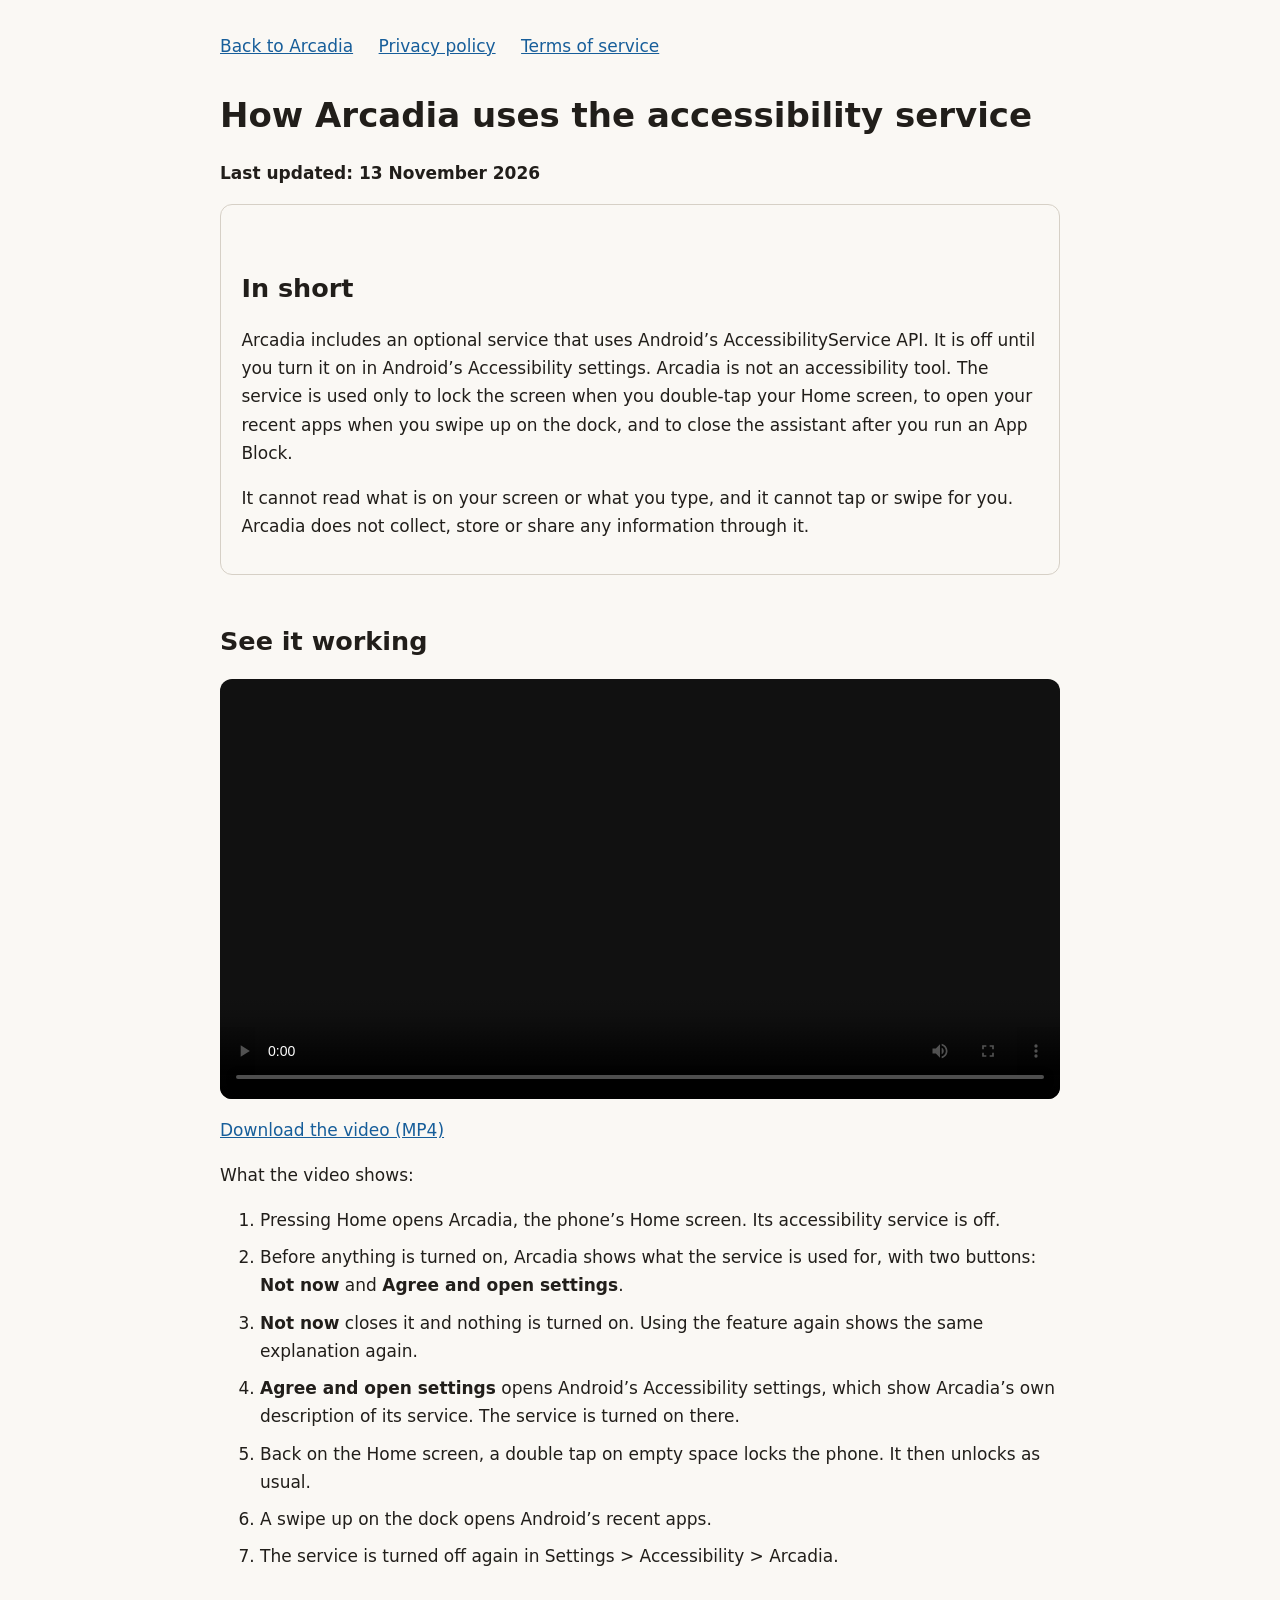
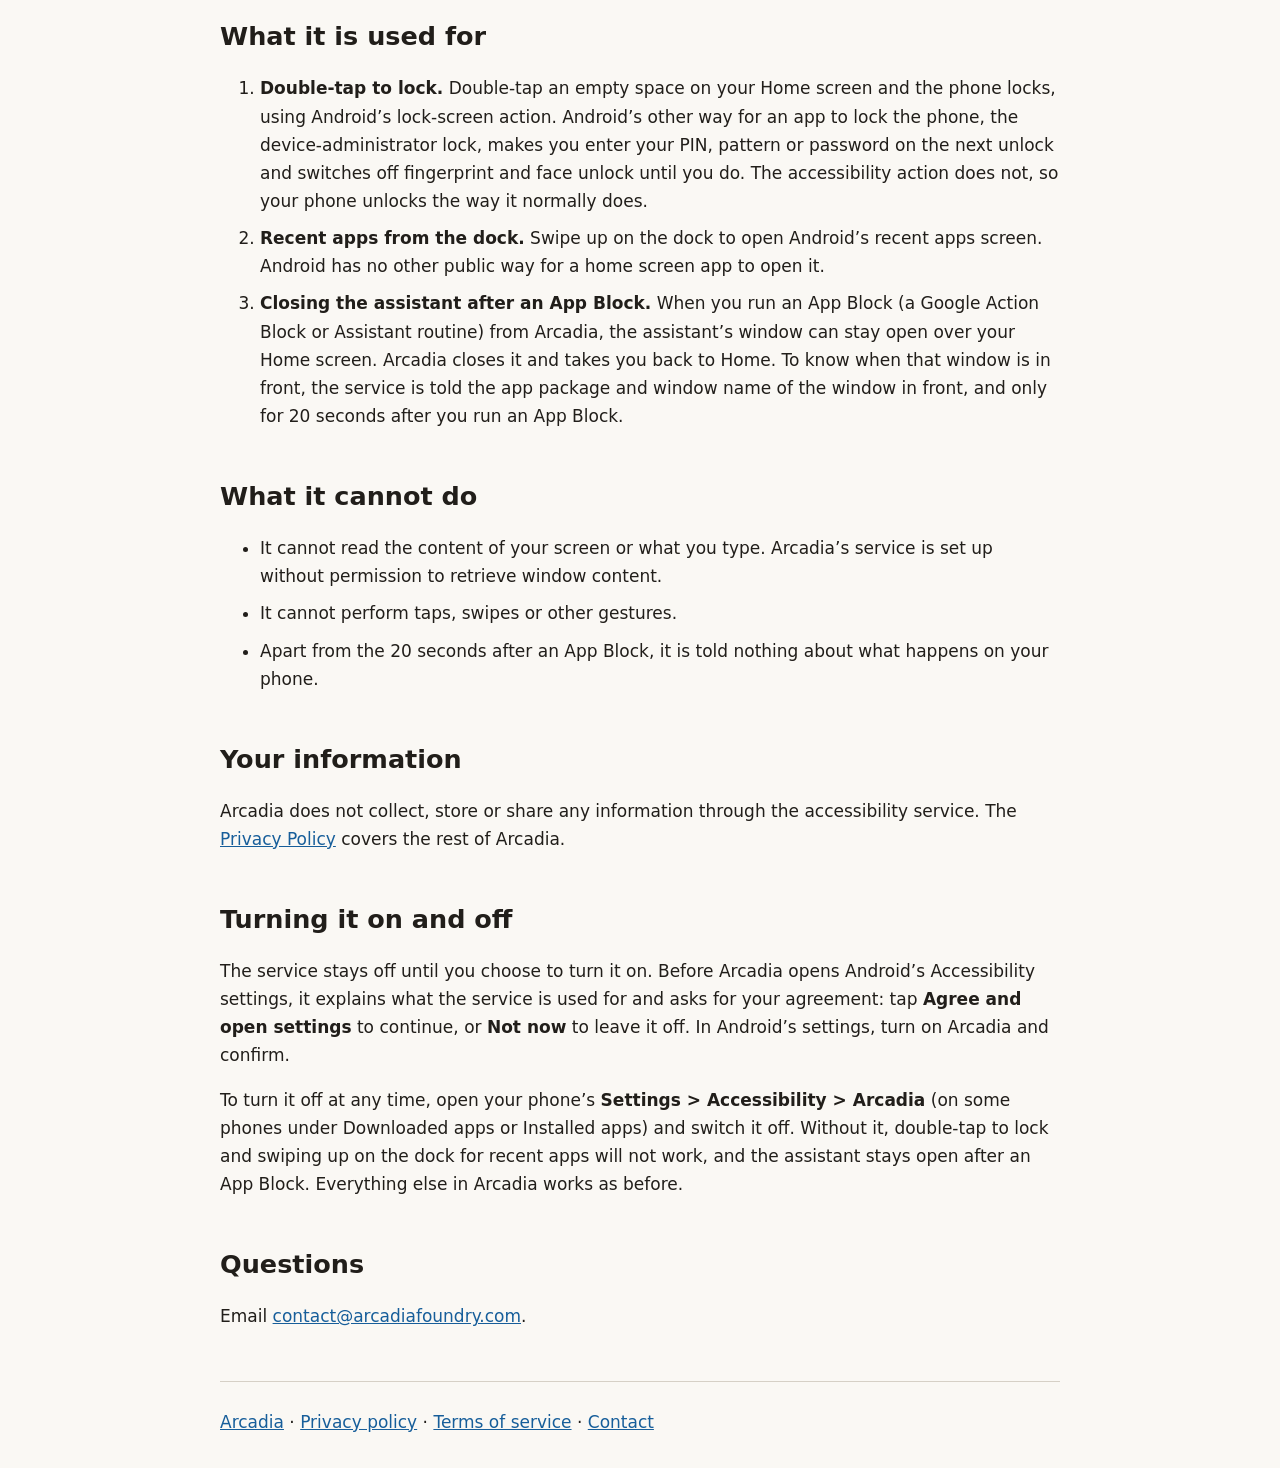
==== accessibility/index.html @ e1bc89d3 "Accessibility page and privacy-policy paragraph for the Play accessibility declaration" ====
<!doctype html>
<html lang="en-GB">
<head>
  <meta charset="utf-8">
  <meta name="viewport" content="width=device-width,initial-scale=1">
  <title>Arcadia — How Arcadia uses the accessibility service</title>
  <meta name="description" content="Arcadia's accessibility service is optional and off until you turn it on. It locks the screen on a double tap, opens recent apps from the dock and closes the assistant after an App Block. It cannot read your screen, and nothing is collected or shared.">
  <link rel="canonical" href="https://arcadiafoundry.com/accessibility/">
  <link rel="icon" href="/assets/icon.png">
  <style>
    body{font:17px/1.65 system-ui,sans-serif;max-width:840px;margin:0 auto;padding:32px 22px;background:#faf8f4;color:#211e1a}
    h1,h2{line-height:1.25}h2{margin-top:2em}a{color:#175e9a;overflow-wrap:anywhere}li{margin:.55em 0}
    nav{display:flex;flex-wrap:wrap;gap:.75em 1.5em;margin-bottom:2em}.notice{padding:1em 1.2em;border:1px solid #d6d0c6;border-radius:12px}
    video{display:block;width:100%;height:auto;max-height:80vh;background:#111;border-radius:12px}
    footer{border-top:1px solid #d6d0c6;margin-top:3em;padding-top:1.5em}
  </style>
</head>
<body>
  <nav aria-label="Site pages"><a href="/">Back to Arcadia</a><a href="/privacy-policy.html">Privacy policy</a><a href="/terms-of-service.html">Terms of service</a></nav>
  <main>
    <h1>How Arcadia uses the accessibility service</h1>
    <p><strong>Last updated: 13 November 2026</strong></p>

    <section class="notice" aria-labelledby="summary">
      <h2 id="summary">In short</h2>
      <p>Arcadia includes an optional service that uses Android’s AccessibilityService API. It is off until you turn it on in Android’s Accessibility settings. Arcadia is not an accessibility tool. The service is used only to lock the screen when you double-tap your Home screen, to open your recent apps when you swipe up on the dock, and to close the assistant after you run an App Block.</p>
      <p>It cannot read what is on your screen or what you type, and it cannot tap or swipe for you. Arcadia does not collect, store or share any information through it.</p>
    </section>

    <h2 id="video">See it working</h2>
    <video controls playsinline preload="metadata" src="/media/arcadia-accessibility-demo.mp4" poster="/media/arcadia-accessibility-demo-poster.jpg" aria-describedby="video-steps">
      Your browser cannot play this video. <a href="/media/arcadia-accessibility-demo.mp4">Download it (MP4)</a>.
    </video>
    <p><a href="/media/arcadia-accessibility-demo.mp4" download>Download the video (MP4)</a></p>
    <p>What the video shows:</p>
    <ol id="video-steps">
      <li>Pressing Home opens Arcadia, the phone’s Home screen. Its accessibility service is off.</li>
      <li>Before anything is turned on, Arcadia shows what the service is used for, with two buttons: <strong>Not now</strong> and <strong>Agree and open settings</strong>.</li>
      <li><strong>Not now</strong> closes it and nothing is turned on. Using the feature again shows the same explanation again.</li>
      <li><strong>Agree and open settings</strong> opens Android’s Accessibility settings, which show Arcadia’s own description of its service. The service is turned on there.</li>
      <li>Back on the Home screen, a double tap on empty space locks the phone. It then unlocks as usual.</li>
      <li>A swipe up on the dock opens Android’s recent apps.</li>
      <li>The service is turned off again in Settings &gt; Accessibility &gt; Arcadia.</li>
    </ol>

    <h2 id="uses">What it is used for</h2>
    <ol>
      <li><strong>Double-tap to lock.</strong> Double-tap an empty space on your Home screen and the phone locks, using Android’s lock-screen action. Android’s other way for an app to lock the phone, the device-administrator lock, makes you enter your PIN, pattern or password on the next unlock and switches off fingerprint and face unlock until you do. The accessibility action does not, so your phone unlocks the way it normally does.</li>
      <li><strong>Recent apps from the dock.</strong> Swipe up on the dock to open Android’s recent apps screen. Android has no other public way for a home screen app to open it.</li>
      <li><strong>Closing the assistant after an App Block.</strong> When you run an App Block (a Google Action Block or Assistant routine) from Arcadia, the assistant’s window can stay open over your Home screen. Arcadia closes it and takes you back to Home. To know when that window is in front, the service is told the app package and window name of the window in front, and only for 20 seconds after you run an App Block.</li>
    </ol>

    <h2 id="limits">What it cannot do</h2>
    <ul>
      <li>It cannot read the content of your screen or what you type. Arcadia’s service is set up without permission to retrieve window content.</li>
      <li>It cannot perform taps, swipes or other gestures.</li>
      <li>Apart from the 20 seconds after an App Block, it is told nothing about what happens on your phone.</li>
    </ul>

    <h2 id="data">Your information</h2>
    <p>Arcadia does not collect, store or share any information through the accessibility service. The <a href="/privacy-policy.html">Privacy Policy</a> covers the rest of Arcadia.</p>

    <h2 id="control">Turning it on and off</h2>
    <p>The service stays off until you choose to turn it on. Before Arcadia opens Android’s Accessibility settings, it explains what the service is used for and asks for your agreement: tap <strong>Agree and open settings</strong> to continue, or <strong>Not now</strong> to leave it off. In Android’s settings, turn on Arcadia and confirm.</p>
    <p>To turn it off at any time, open your phone’s <strong>Settings &gt; Accessibility &gt; Arcadia</strong> (on some phones under Downloaded apps or Installed apps) and switch it off. Without it, double-tap to lock and swiping up on the dock for recent apps will not work, and the assistant stays open after an App Block. Everything else in Arcadia works as before.</p>

    <h2 id="contact">Questions</h2>
    <p>Email <a href="mailto:contact@arcadiafoundry.com">contact@arcadiafoundry.com</a>.</p>
  </main>
  <footer><a href="/">Arcadia</a> · <a href="/privacy-policy.html">Privacy policy</a> · <a href="/terms-of-service.html">Terms of service</a> · <a href="mailto:contact@arcadiafoundry.com">Contact</a></footer>
</body>
</html>
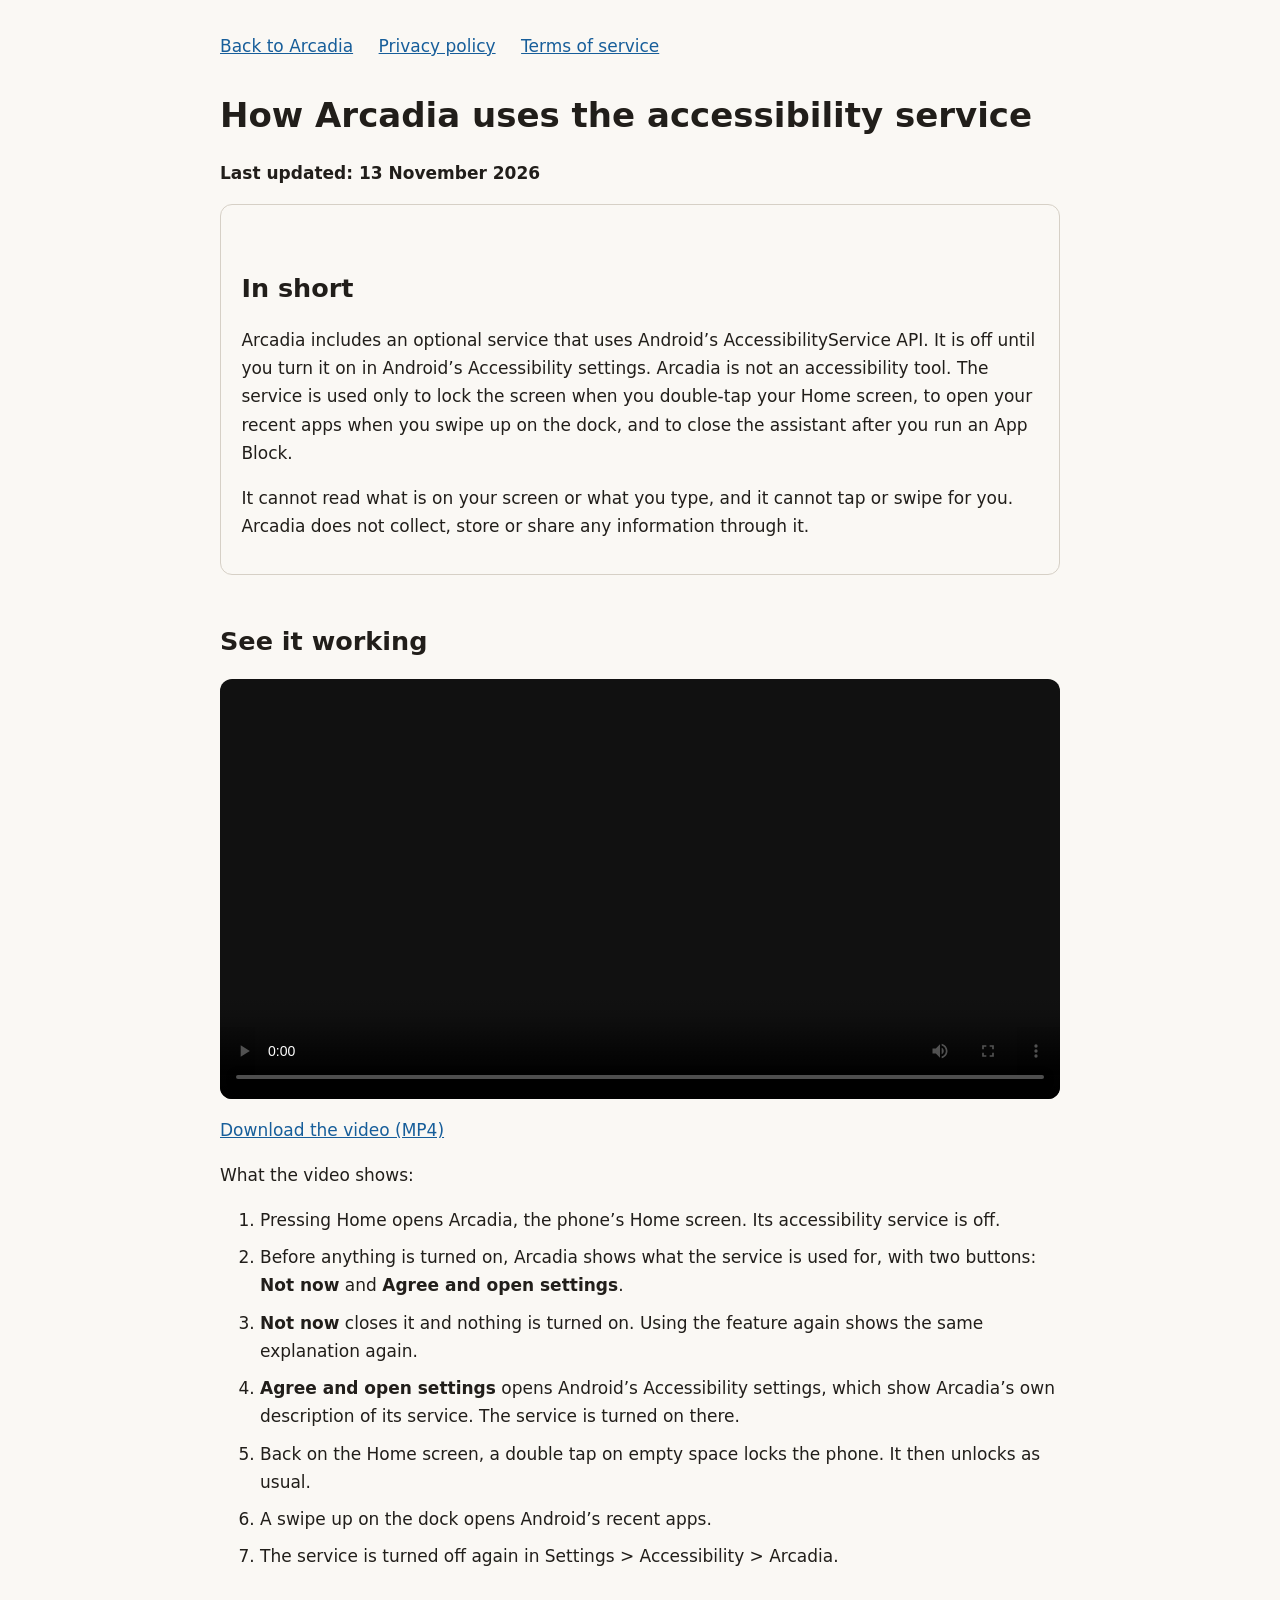
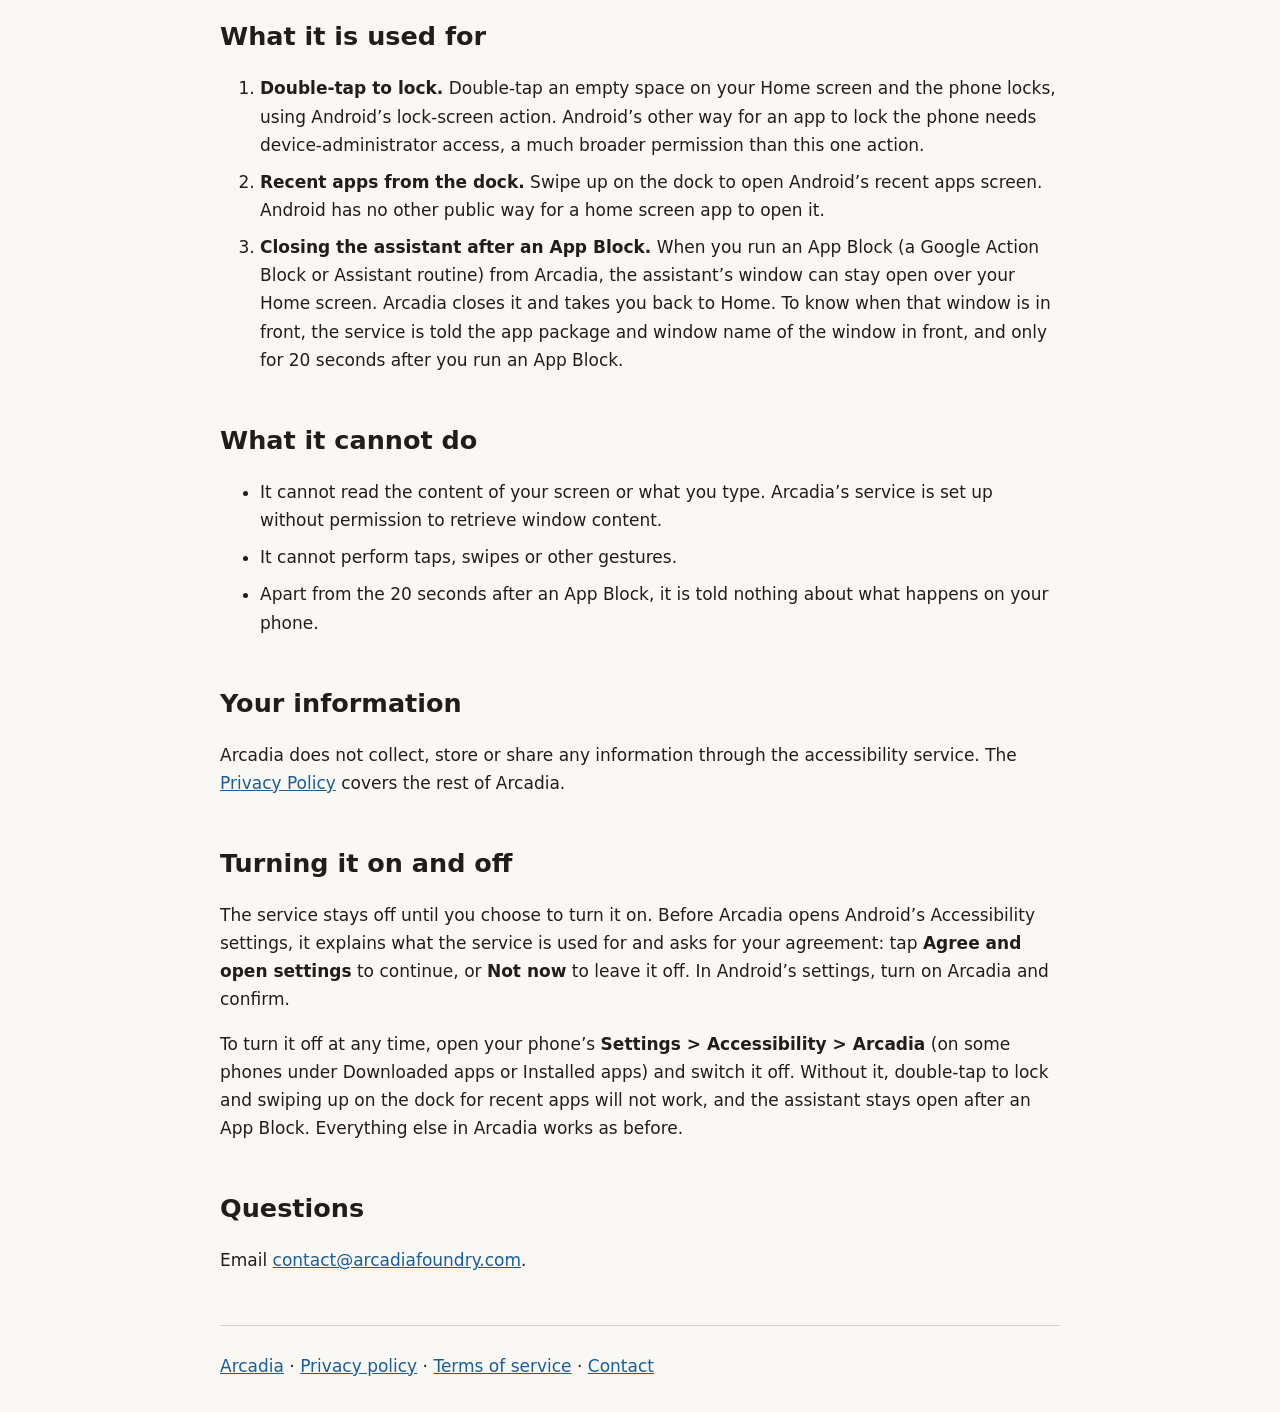
==== commit cfc76aed: "Accessibility page: no promise about which credential unlocks after the lock (device and user settin" ====
--- a/accessibility/index.html
+++ b/accessibility/index.html
@@ -45,7 +45,7 @@
 
     <h2 id="uses">What it is used for</h2>
     <ol>
-      <li><strong>Double-tap to lock.</strong> Double-tap an empty space on your Home screen and the phone locks, using Android’s lock-screen action. Android’s other way for an app to lock the phone, the device-administrator lock, makes you enter your PIN, pattern or password on the next unlock and switches off fingerprint and face unlock until you do. The accessibility action does not, so your phone unlocks the way it normally does.</li>
+      <li><strong>Double-tap to lock.</strong> Double-tap an empty space on your Home screen and the phone locks, using Android’s lock-screen action. Android’s other way for an app to lock the phone needs device-administrator access, a much broader permission than this one action.</li>
       <li><strong>Recent apps from the dock.</strong> Swipe up on the dock to open Android’s recent apps screen. Android has no other public way for a home screen app to open it.</li>
       <li><strong>Closing the assistant after an App Block.</strong> When you run an App Block (a Google Action Block or Assistant routine) from Arcadia, the assistant’s window can stay open over your Home screen. Arcadia closes it and takes you back to Home. To know when that window is in front, the service is told the app package and window name of the window in front, and only for 20 seconds after you run an App Block.</li>
     </ol>
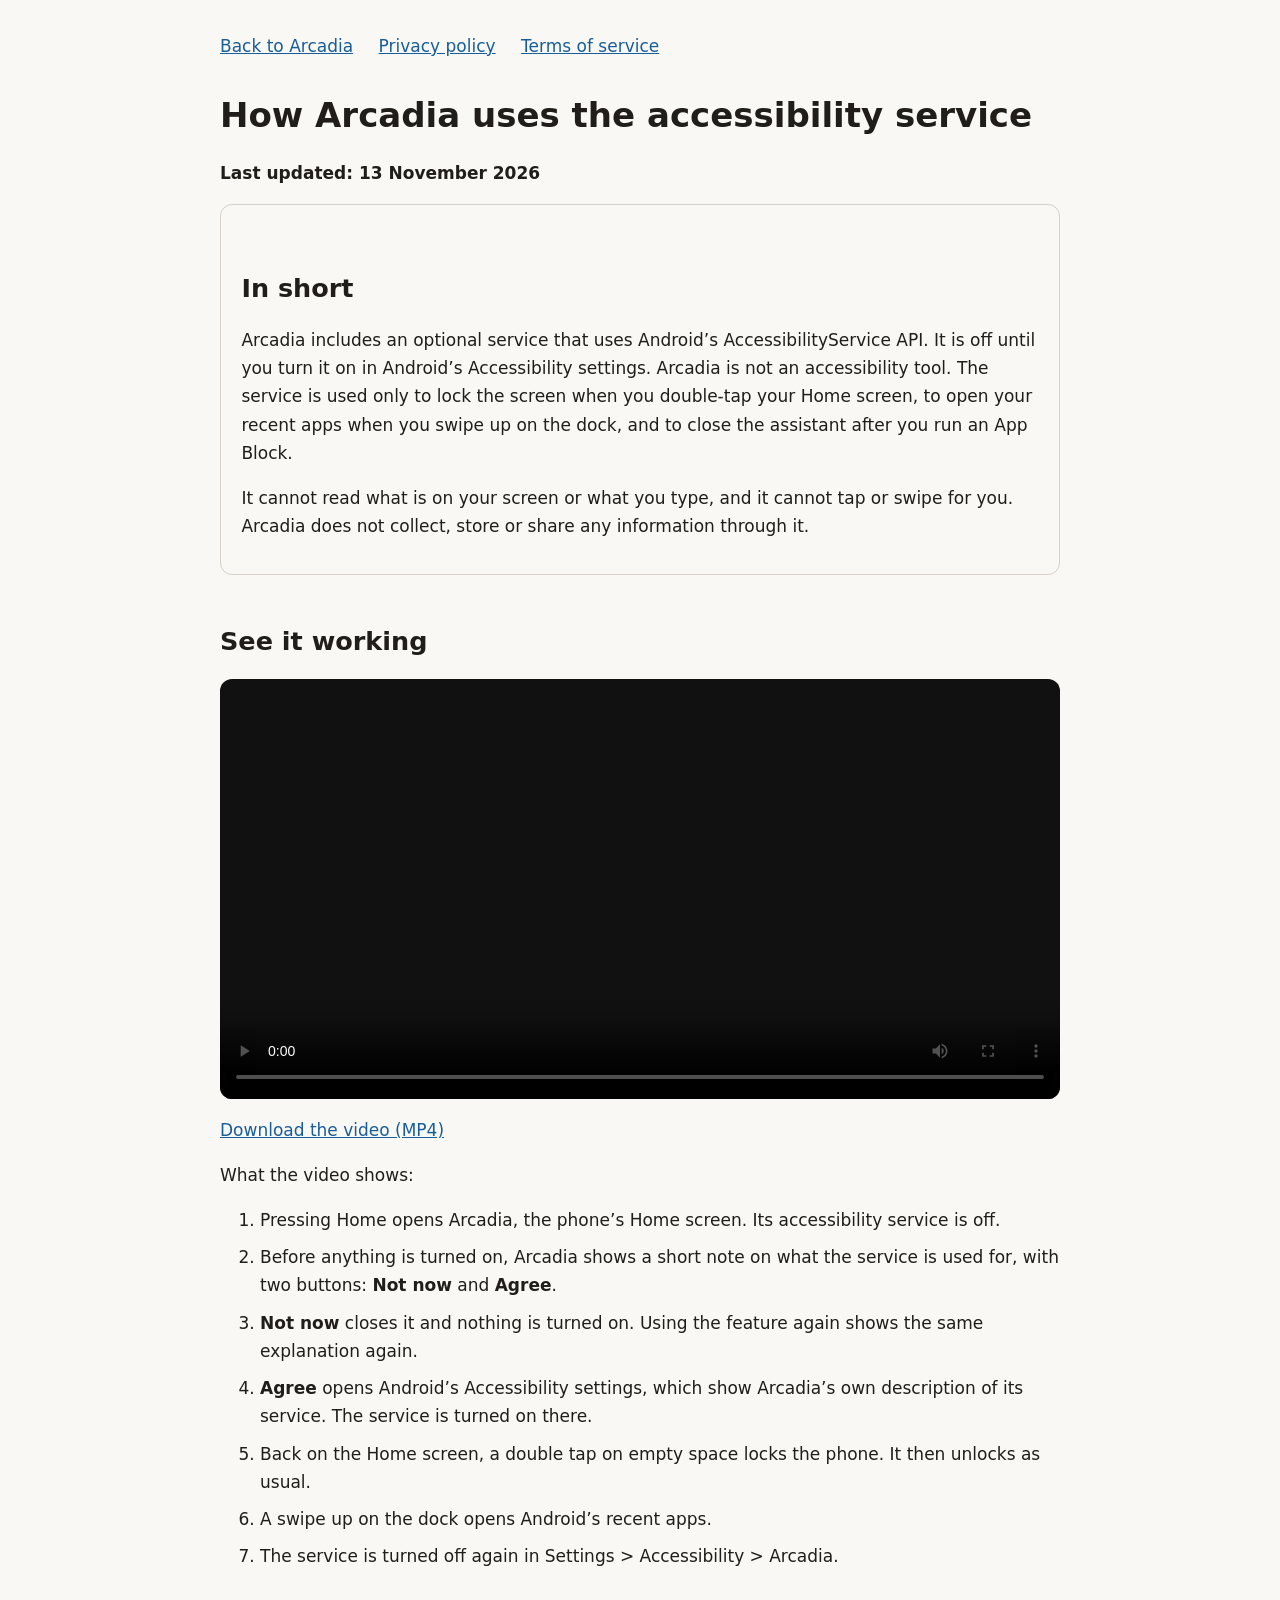
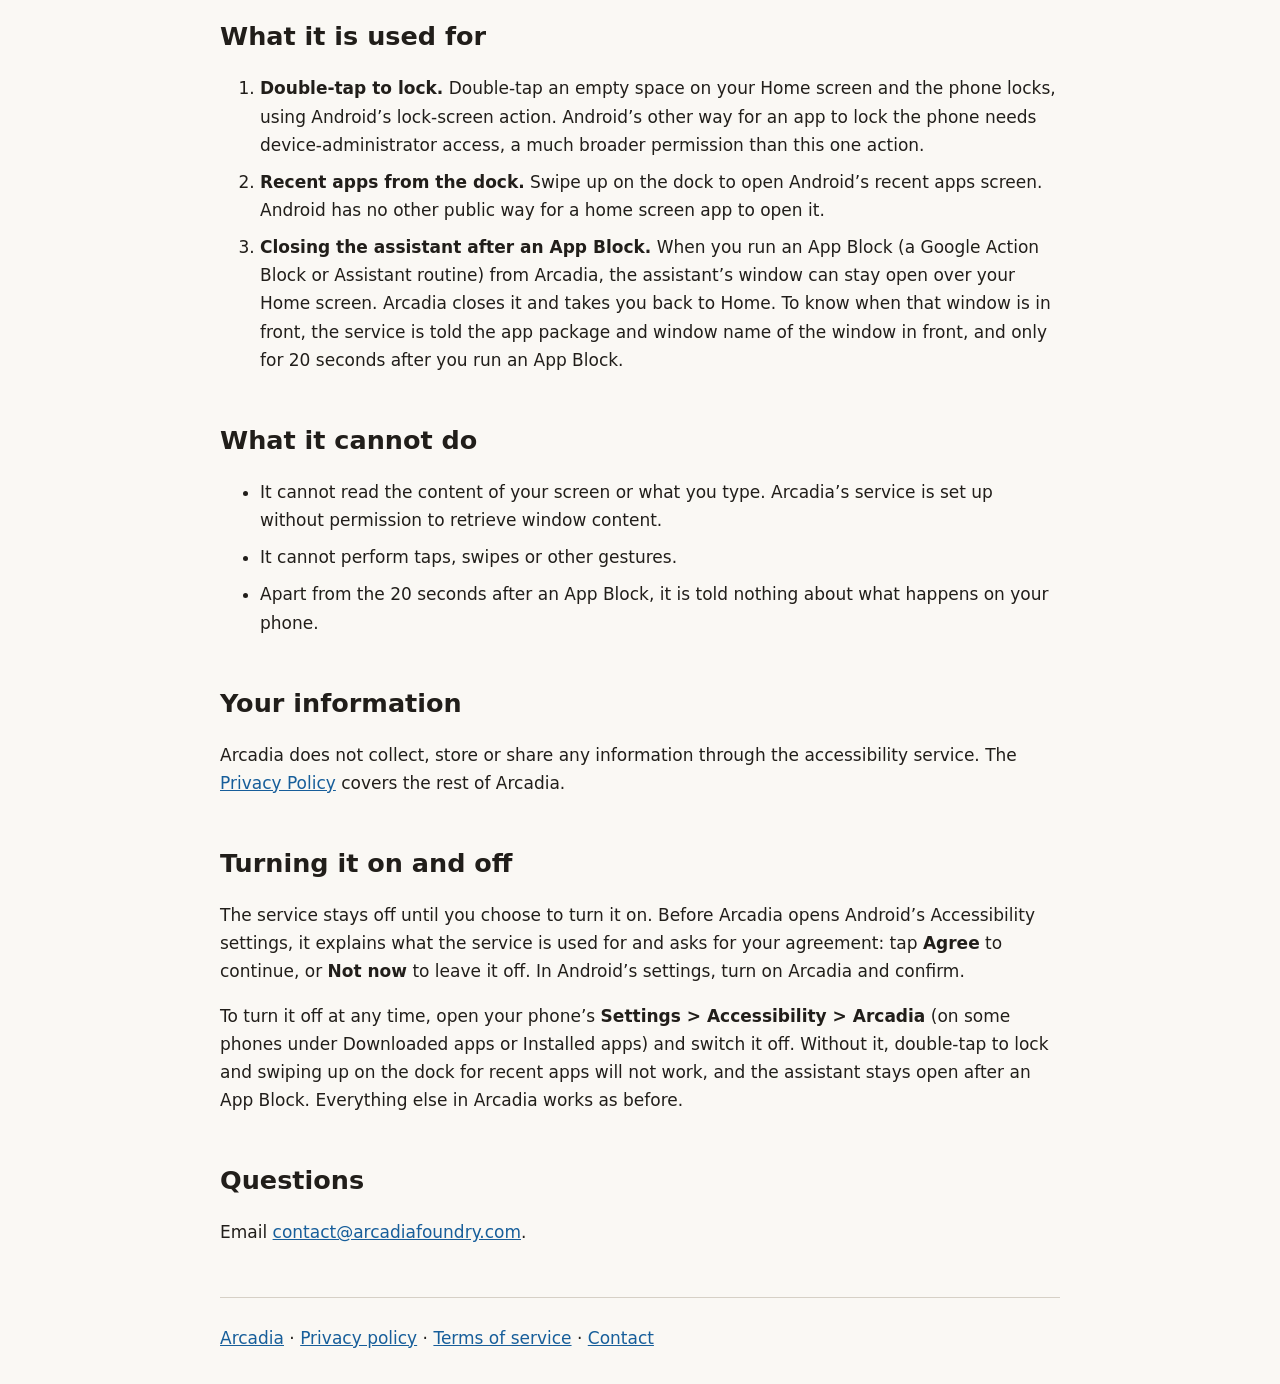
==== commit 86a44f8c: "Accessibility page: the in-app note's buttons are Not now / Agree" ====
--- a/accessibility/index.html
+++ b/accessibility/index.html
@@ -35,9 +35,9 @@
     <p>What the video shows:</p>
     <ol id="video-steps">
       <li>Pressing Home opens Arcadia, the phone’s Home screen. Its accessibility service is off.</li>
-      <li>Before anything is turned on, Arcadia shows what the service is used for, with two buttons: <strong>Not now</strong> and <strong>Agree and open settings</strong>.</li>
+      <li>Before anything is turned on, Arcadia shows a short note on what the service is used for, with two buttons: <strong>Not now</strong> and <strong>Agree</strong>.</li>
       <li><strong>Not now</strong> closes it and nothing is turned on. Using the feature again shows the same explanation again.</li>
-      <li><strong>Agree and open settings</strong> opens Android’s Accessibility settings, which show Arcadia’s own description of its service. The service is turned on there.</li>
+      <li><strong>Agree</strong> opens Android’s Accessibility settings, which show Arcadia’s own description of its service. The service is turned on there.</li>
       <li>Back on the Home screen, a double tap on empty space locks the phone. It then unlocks as usual.</li>
       <li>A swipe up on the dock opens Android’s recent apps.</li>
       <li>The service is turned off again in Settings &gt; Accessibility &gt; Arcadia.</li>
@@ -61,7 +61,7 @@
     <p>Arcadia does not collect, store or share any information through the accessibility service. The <a href="/privacy-policy.html">Privacy Policy</a> covers the rest of Arcadia.</p>
 
     <h2 id="control">Turning it on and off</h2>
-    <p>The service stays off until you choose to turn it on. Before Arcadia opens Android’s Accessibility settings, it explains what the service is used for and asks for your agreement: tap <strong>Agree and open settings</strong> to continue, or <strong>Not now</strong> to leave it off. In Android’s settings, turn on Arcadia and confirm.</p>
+    <p>The service stays off until you choose to turn it on. Before Arcadia opens Android’s Accessibility settings, it explains what the service is used for and asks for your agreement: tap <strong>Agree</strong> to continue, or <strong>Not now</strong> to leave it off. In Android’s settings, turn on Arcadia and confirm.</p>
     <p>To turn it off at any time, open your phone’s <strong>Settings &gt; Accessibility &gt; Arcadia</strong> (on some phones under Downloaded apps or Installed apps) and switch it off. Without it, double-tap to lock and swiping up on the dock for recent apps will not work, and the assistant stays open after an App Block. Everything else in Arcadia works as before.</p>
 
     <h2 id="contact">Questions</h2>
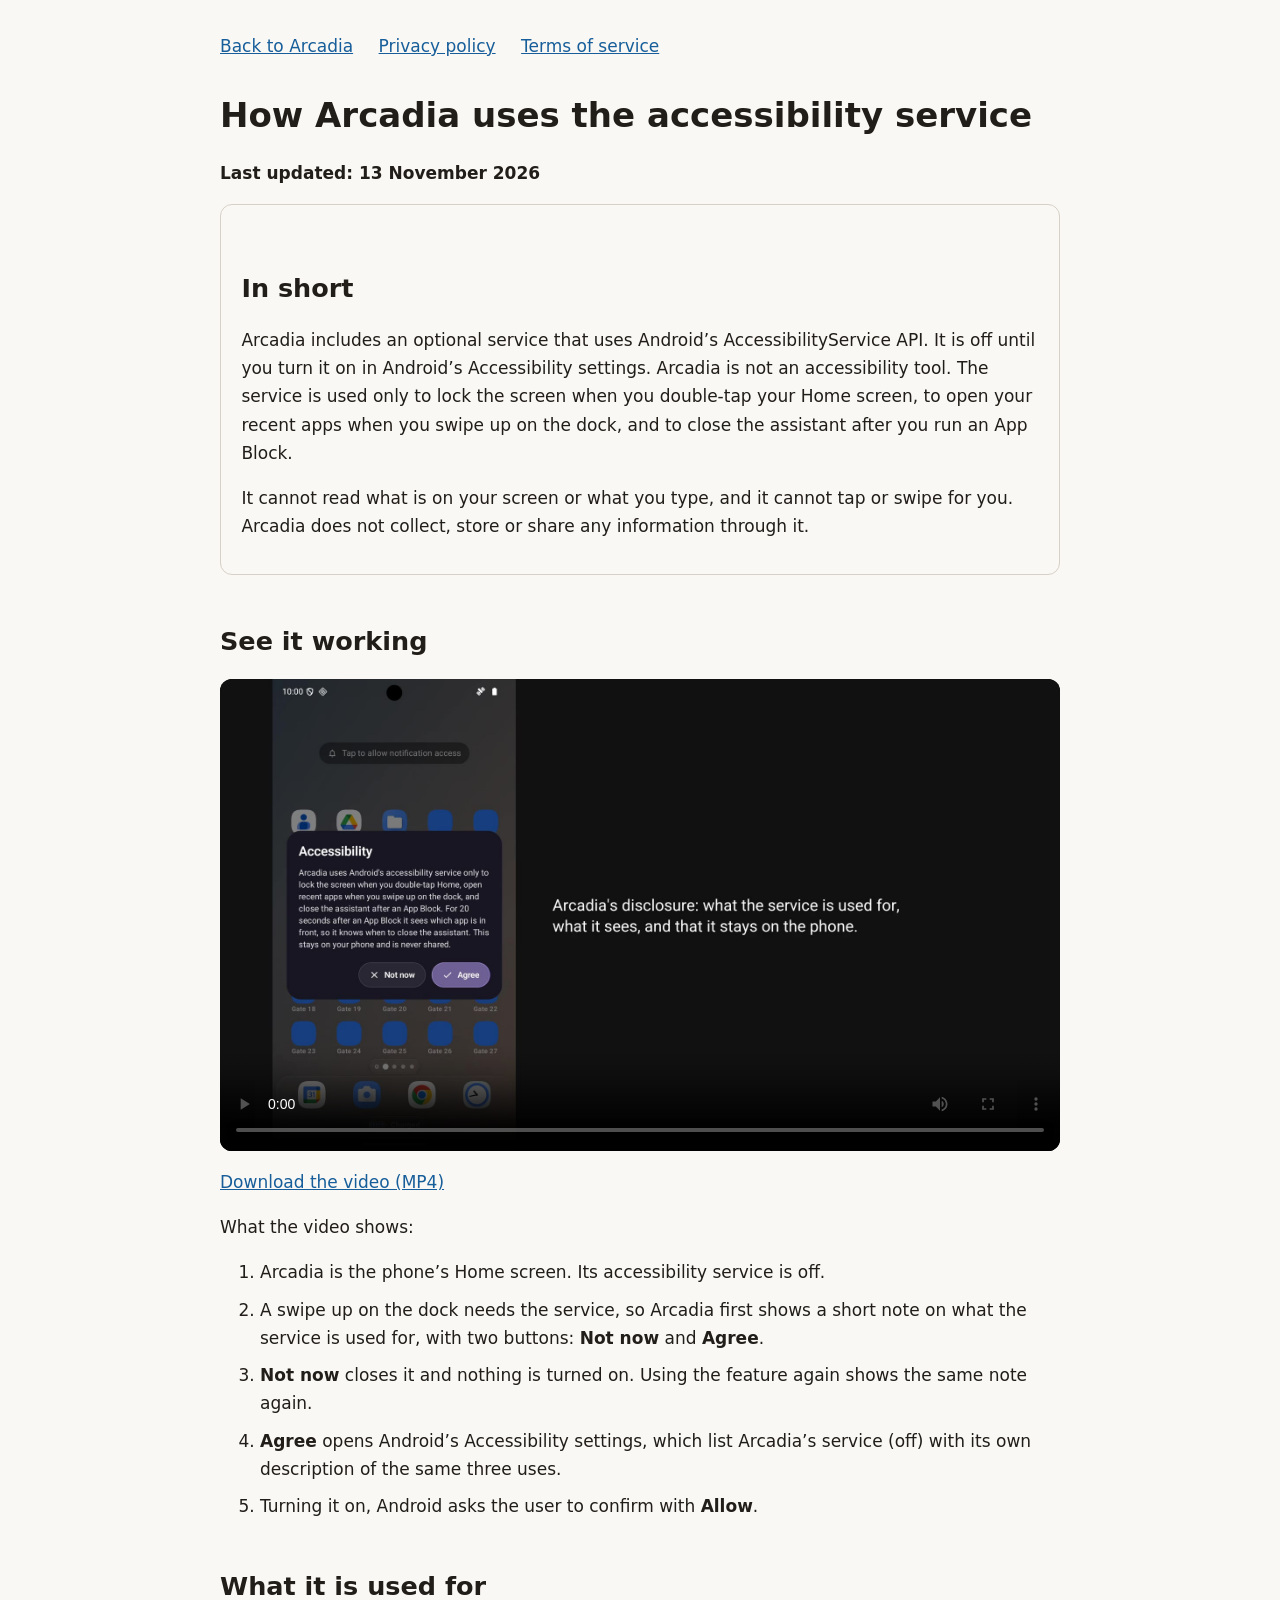
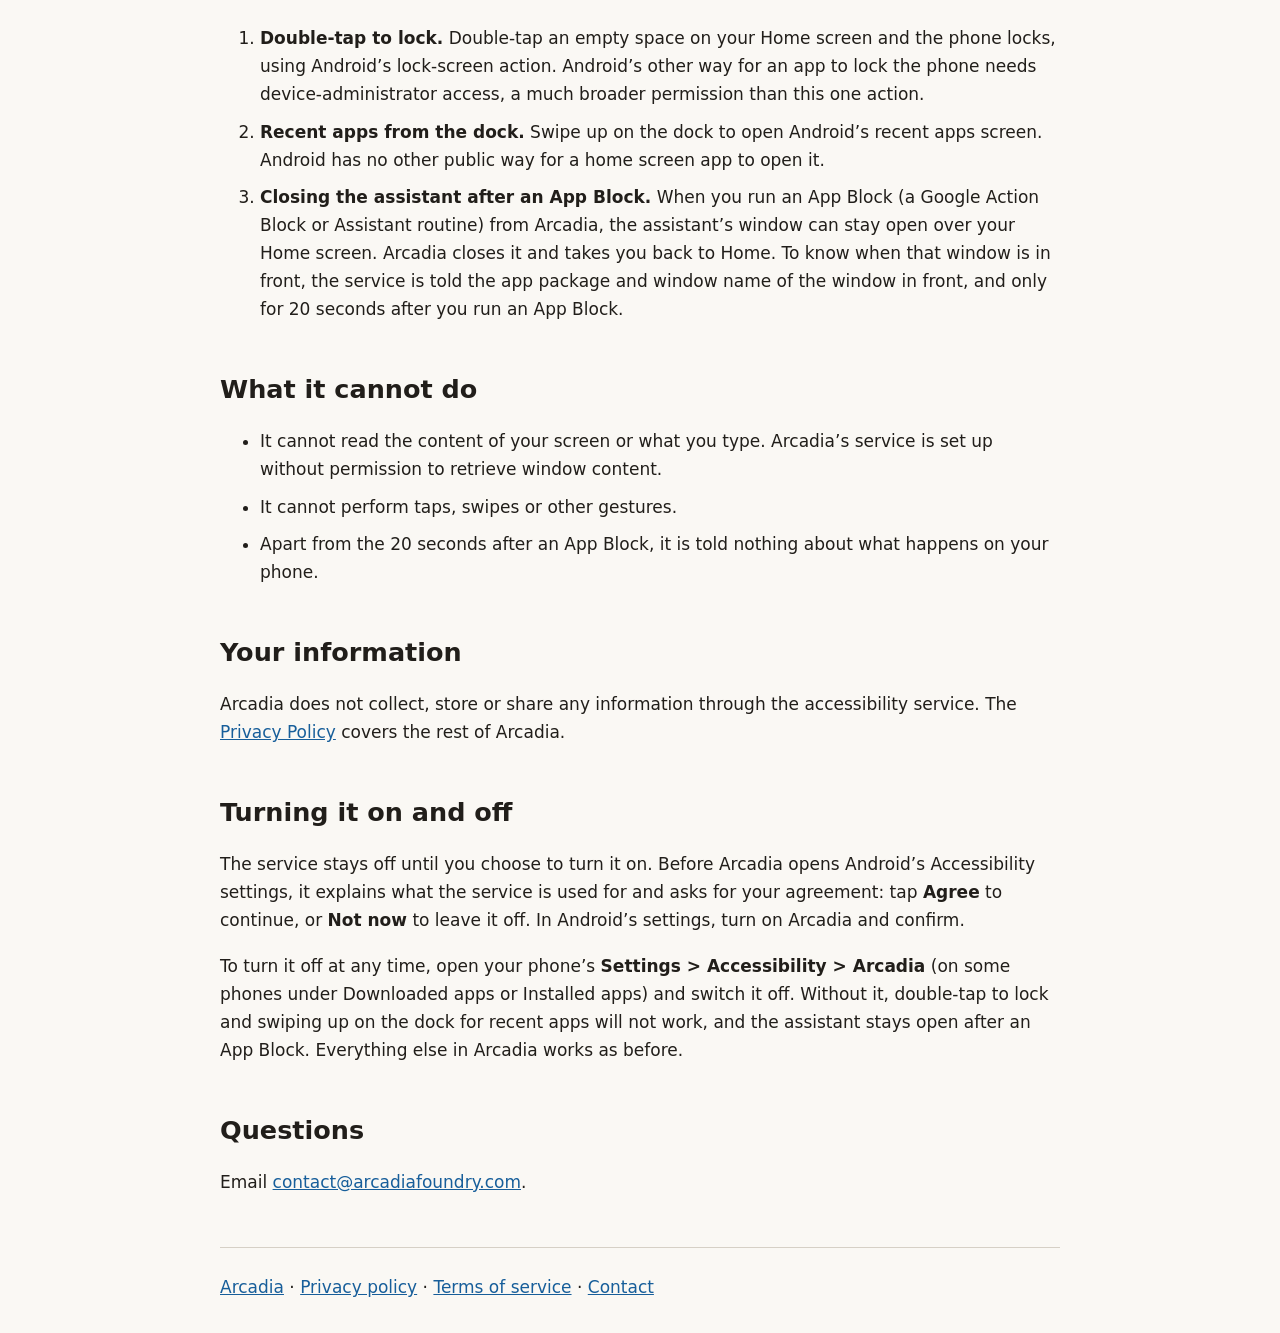
==== commit 22f3d398: "Accessibility page: the demo video (emulator, release source of 0.2022) and its poster; steps list m" ====
--- a/accessibility/index.html
+++ b/accessibility/index.html
@@ -34,13 +34,11 @@
     <p><a href="/media/arcadia-accessibility-demo.mp4" download>Download the video (MP4)</a></p>
     <p>What the video shows:</p>
     <ol id="video-steps">
-      <li>Pressing Home opens Arcadia, the phone’s Home screen. Its accessibility service is off.</li>
-      <li>Before anything is turned on, Arcadia shows a short note on what the service is used for, with two buttons: <strong>Not now</strong> and <strong>Agree</strong>.</li>
-      <li><strong>Not now</strong> closes it and nothing is turned on. Using the feature again shows the same explanation again.</li>
-      <li><strong>Agree</strong> opens Android’s Accessibility settings, which show Arcadia’s own description of its service. The service is turned on there.</li>
-      <li>Back on the Home screen, a double tap on empty space locks the phone. It then unlocks as usual.</li>
-      <li>A swipe up on the dock opens Android’s recent apps.</li>
-      <li>The service is turned off again in Settings &gt; Accessibility &gt; Arcadia.</li>
+      <li>Arcadia is the phone’s Home screen. Its accessibility service is off.</li>
+      <li>A swipe up on the dock needs the service, so Arcadia first shows a short note on what the service is used for, with two buttons: <strong>Not now</strong> and <strong>Agree</strong>.</li>
+      <li><strong>Not now</strong> closes it and nothing is turned on. Using the feature again shows the same note again.</li>
+      <li><strong>Agree</strong> opens Android’s Accessibility settings, which list Arcadia’s service (off) with its own description of the same three uses.</li>
+      <li>Turning it on, Android asks the user to confirm with <strong>Allow</strong>.</li>
     </ol>
 
     <h2 id="uses">What it is used for</h2>
